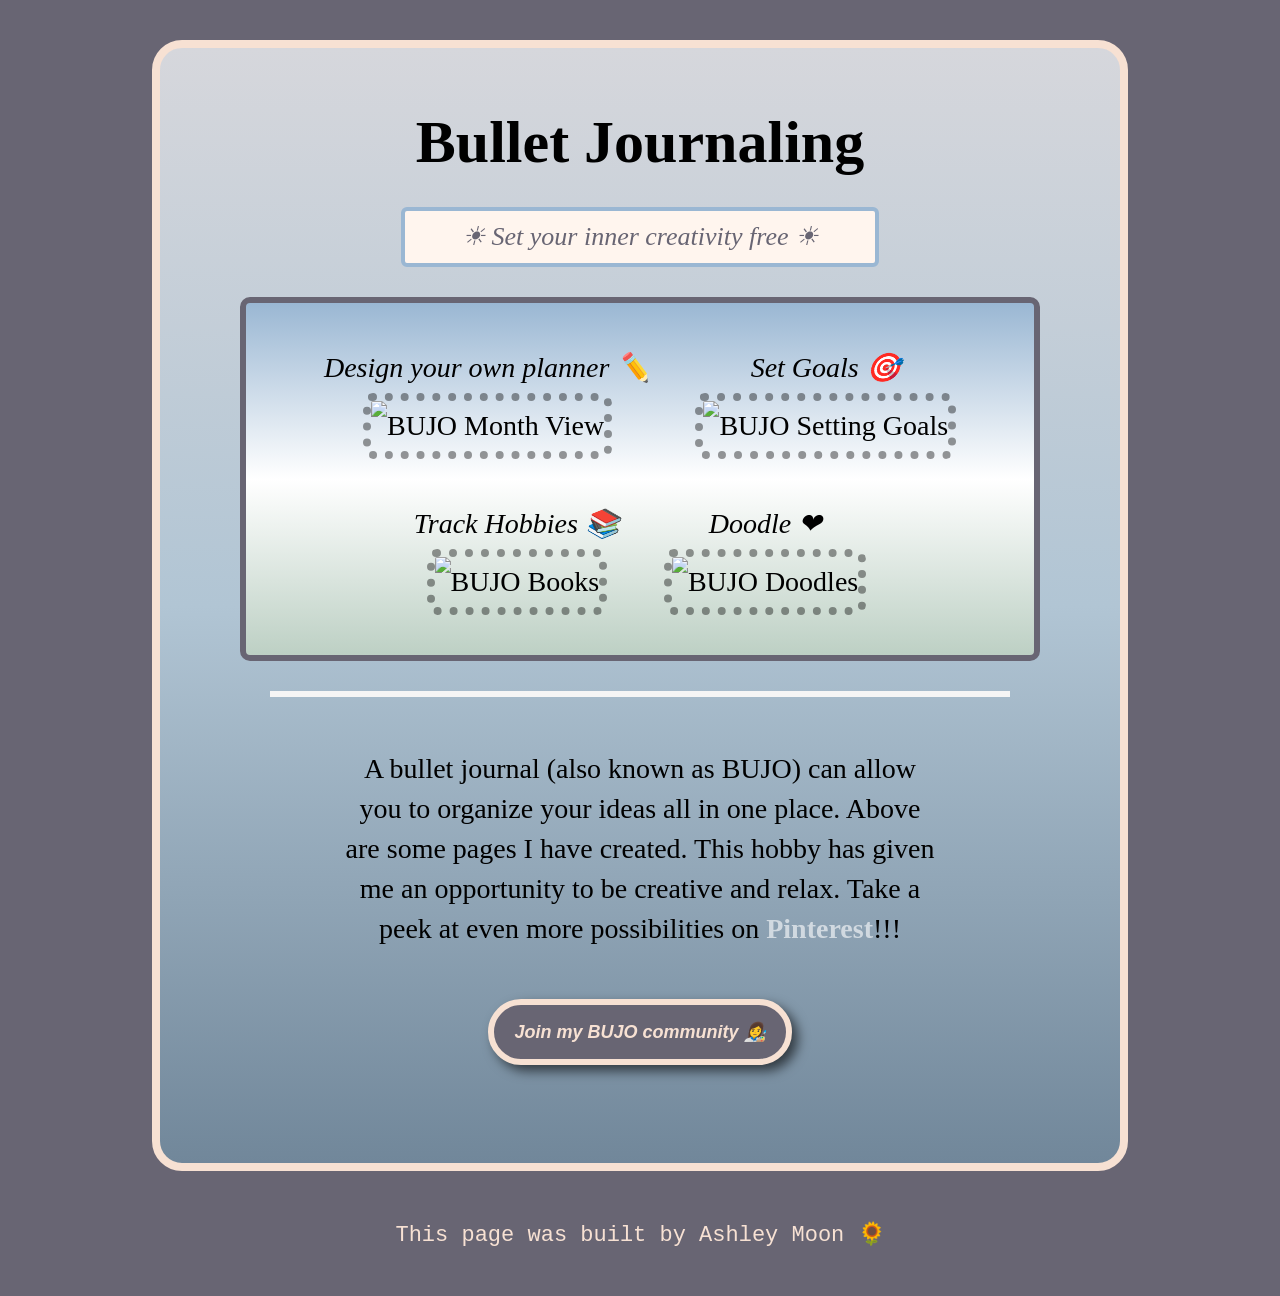
==== index.html @ f9002da6 "Added js and css file" ====
<!DOCTYPE html>
<html lang="en">
  <head>
    <meta charset="UTF-8" />
    <meta name="viewport" content="width=device-width, initial-scale=1.0" />
    <title>Bullet Journaling 📝</title>
    <style>
      body {
        background: #686573;
        margin: 40px;
        text-align: center;
      }
      .container {
        background: linear-gradient(#d6d7dc, #b1c5d4, #71879a);
        border: 8px solid #f7e1d3;
        border-radius: 30px;
        margin: 40px auto;
        max-width: 800px;
        padding: 20px 80px 80px;
      }
      h1,
      h2,
      p {
        font-family: Georgia, "Times New Roman", Times, serif;
        text-align: center;
      }
      h1 {
        font-size: 60px;
        margin: 0 auto;
        padding: 40px 40px 0px 40px;
      }
      h2 {
        border: 4px solid #9ab7d3;
        border-radius: 6px;
        background-color: seashell;
        color: #686573;
        font-size: 26px;
        font-weight: lighter;
        margin: 30px auto;
        max-width: 450px;
        padding: 10px;
        line-height: 32px;
      }
      ul {
        background: linear-gradient(#9ab7d3, white, #bdd0c4);
        border: 6px solid #686573;
        border-radius: 10px;
        text-align: center;
        margin: 0 auto;
        padding: 20px;
      }
      li {
        display: inline-block;
      }
      .listItems {
        font-size: 28px;
        line-height: 50px;
        padding: 20px;
        text-align: center;
      }
      .photos {
        border: 8px dotted rgba(0, 0, 0, 0.4);
        border-radius: 10px;
        width: 400px;
        height: 400px;
      }
      hr {
        border: 0;
        border-top: 6px solid whitesmoke;
        display: block;
        height: 2px;
        margin: 30px;
        padding: none;
      }
      P {
        font-size: 28px;
        line-height: 40px;
        margin: 30px auto;
        max-width: 600px;
        padding: 20px;
      }
      .pinterest {
        color: rgba(271, 271, 271, 0.6);
        text-decoration: none;
      }
      .pinterest:hover {
        color: #f5d2d3;
        text-decoration: underline;
        cursor: pointer;
      }
      button {
        background: #686573;
        border: 6px solid #f7e1d3;
        border-radius: 40px;
        box-shadow: 6px 6px 12px rgba(0, 0, 0, 0.6);
        color: #f7e1d3;
        display: block;
        font-size: 18px;
        font-weight: bolder;
        margin: 0 auto;
        padding: 16px 20px;
        transition: all 200ms ease-in-out;
      }
      button:hover {
        opacity: 0.6;
        cursor: pointer;
      }
      .footer {
        color: #f7e1d3;
        display: inline-block;
        font-family: monospace;
        font-size: 22px;
        padding: 10px;
        text-align: center;
      }
    </style>
  </head>
  <body>
    <div class="container">
      <h1>Bullet Journaling</h1>
      <h2><em>☀︎ Set your inner creativity free ☀︎</em></h2>
      <ul>
        <li class="listItems">
          <em>Design your own planner ✏️ </em><br />
          <img
            src="https://s3.amazonaws.com/shecodesio-production/uploads/files/000/005/006/original/BUJO_-_Month_View.JPG?1613249405"
            alt="BUJO Month View"
            class="photos"
          />
        </li>
        <li class="listItems">
          <em>Set Goals 🎯</em><br />
          <img
            src="https://s3.amazonaws.com/shecodesio-production/uploads/files/000/005/007/original/BUJO_-_Set_Goals.JPG?1613249906"
            alt="BUJO Setting Goals"
            class="photos"
          />
        </li>
        <li class="listItems">
          <em>Track Hobbies 📚</em><br />
          <img
            src="https://s3.amazonaws.com/shecodesio-production/uploads/files/000/005/045/original/A075FD83-1C4E-4F0C-808D-1F73FA2D6C4B.jpeg?1613400728"
            alt="BUJO Books"
            class="photos"
          />
        </li>
        <li class="listItems">
          <em>Doodle ❤</em><br />
          <img
            src="https://images.squarespace-cdn.com/content/v1/579ae76ecd0f686221847371/1518999283048-MOE8REVC9TRTJDZ13MVM/[base64]/Favorite+Bullet+Journal+Doodles?format=1000w"
            alt="BUJO Doodles"
            class="photos"
          />
        </li>
      </ul>
      <hr />
      <p>
        A bullet journal (also known as BUJO) can allow you to organize your
        ideas all in one place. Above are some pages I have created. This hobby
        has given me an opportunity to be creative and relax. Take a peek at
        even more possibilities on
        <a
          href="https://www.pinterest.com/search/pins/?rs=ac&len=2&q=bullet%20journal%20inspiration&eq=Bul&etslf=2661&term_meta[]=bullet%7Cautocomplete%7C1&term_meta[]=journal%7Cautocomplete%7C1&term_meta[]=inspiration%7Cautocomplete%7C1"
          target="_blank"
          class="pinterest"
        >
          <strong>Pinterest</strong></a
        >!!!
      </p>
      <button><em>Join my BUJO community 👩‍🎨</em></button>
      <br />
    </div>
    <span class="footer">This page was built by Ashley Moon 🌻</span>
    <script>
      function info() {
        let firstName = prompt("What is your first name?");
        let email = prompt("What is your email?");
        if ((firstName.length > 0) & (email.length > 0)) {
          alert(
            "Welcome to my BUJO community " +
              firstName +
              "! Check your email for weekly inspirations and a link to join our monthly meetings 🎉"
          );
        } else {
          if (email.length > 0) {
            alert(
              "Welcome to our BUJO community! Check your email for weekly inspirations and a link to join our monthly meetings 🎉"
            );
          } else {
            null;
          }
        }
      }
      let joinCommunity = document.querySelector("button");
      joinCommunity.addEventListener("click", info);
    </script>
  </body>
</html>
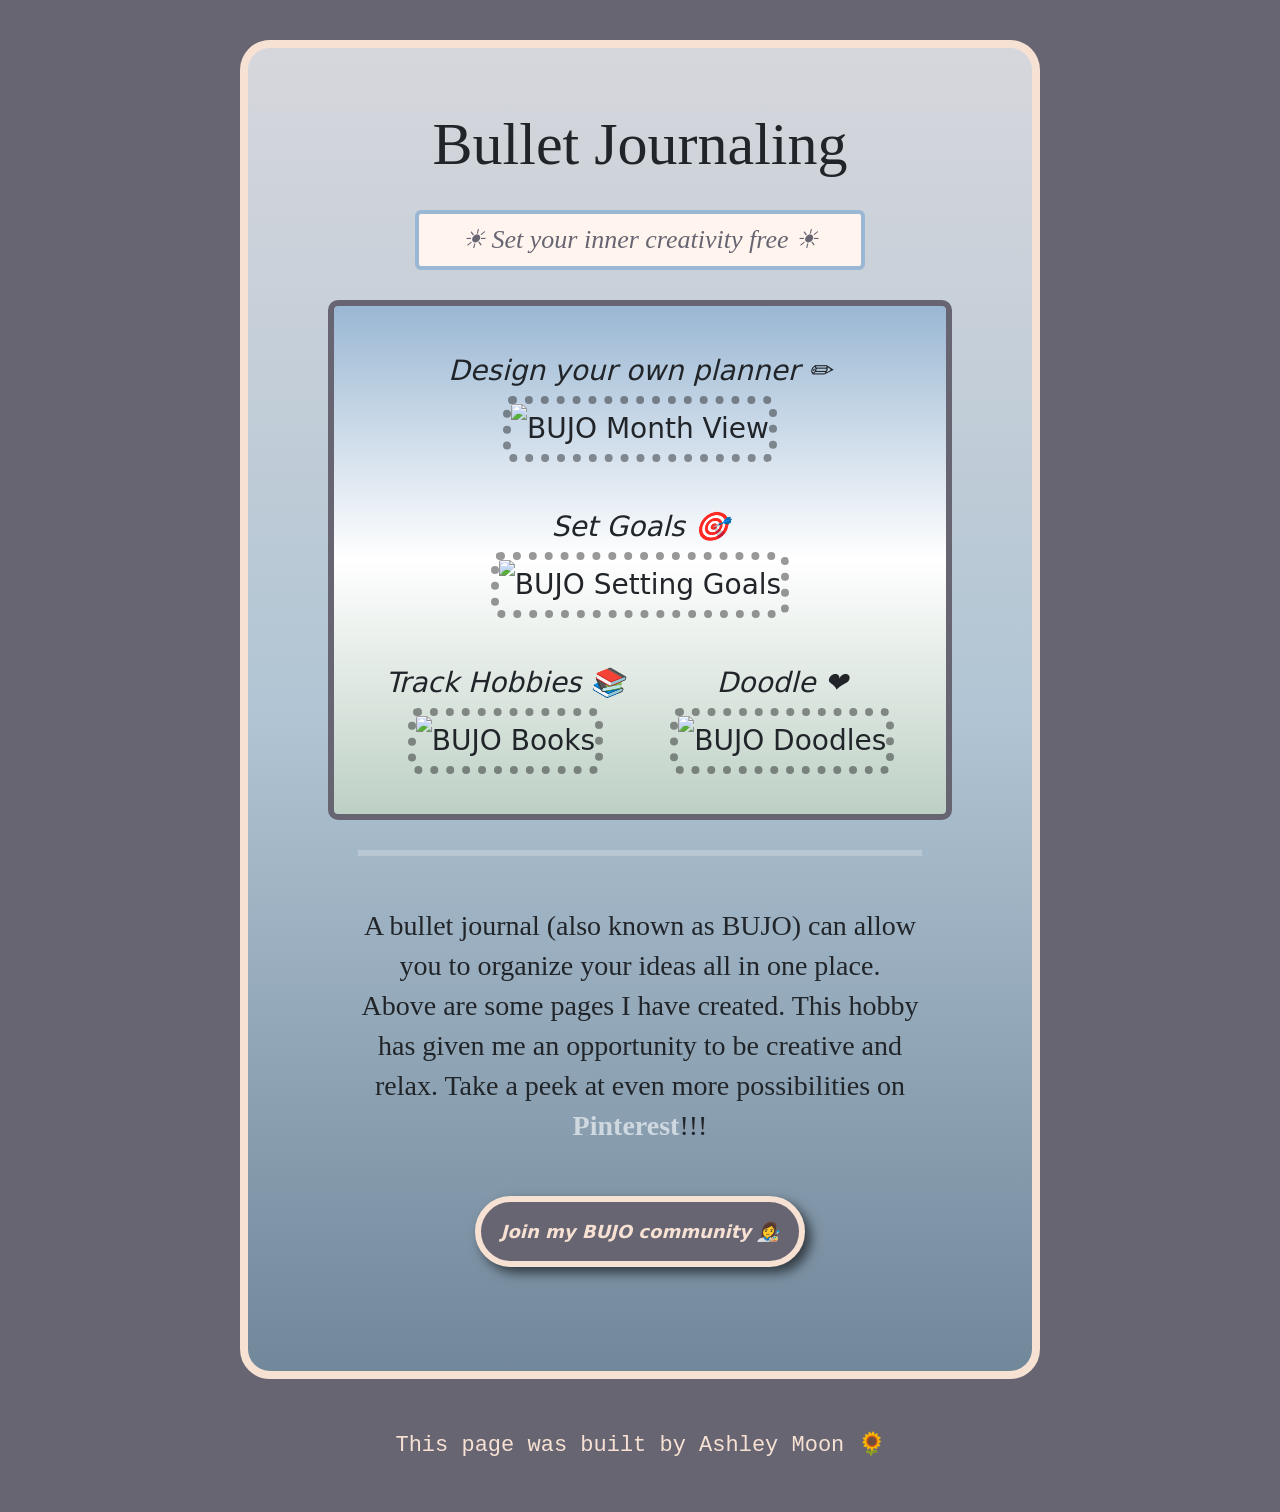
==== commit ac9f91fb: "Removed style from HTML and added to CSS file" ====
--- a/index.html
+++ b/index.html
@@ -4,116 +4,13 @@
     <meta charset="UTF-8" />
     <meta name="viewport" content="width=device-width, initial-scale=1.0" />
     <title>Bullet Journaling 📝</title>
-    <style>
-      body {
-        background: #686573;
-        margin: 40px;
-        text-align: center;
-      }
-      .container {
-        background: linear-gradient(#d6d7dc, #b1c5d4, #71879a);
-        border: 8px solid #f7e1d3;
-        border-radius: 30px;
-        margin: 40px auto;
-        max-width: 800px;
-        padding: 20px 80px 80px;
-      }
-      h1,
-      h2,
-      p {
-        font-family: Georgia, "Times New Roman", Times, serif;
-        text-align: center;
-      }
-      h1 {
-        font-size: 60px;
-        margin: 0 auto;
-        padding: 40px 40px 0px 40px;
-      }
-      h2 {
-        border: 4px solid #9ab7d3;
-        border-radius: 6px;
-        background-color: seashell;
-        color: #686573;
-        font-size: 26px;
-        font-weight: lighter;
-        margin: 30px auto;
-        max-width: 450px;
-        padding: 10px;
-        line-height: 32px;
-      }
-      ul {
-        background: linear-gradient(#9ab7d3, white, #bdd0c4);
-        border: 6px solid #686573;
-        border-radius: 10px;
-        text-align: center;
-        margin: 0 auto;
-        padding: 20px;
-      }
-      li {
-        display: inline-block;
-      }
-      .listItems {
-        font-size: 28px;
-        line-height: 50px;
-        padding: 20px;
-        text-align: center;
-      }
-      .photos {
-        border: 8px dotted rgba(0, 0, 0, 0.4);
-        border-radius: 10px;
-        width: 400px;
-        height: 400px;
-      }
-      hr {
-        border: 0;
-        border-top: 6px solid whitesmoke;
-        display: block;
-        height: 2px;
-        margin: 30px;
-        padding: none;
-      }
-      P {
-        font-size: 28px;
-        line-height: 40px;
-        margin: 30px auto;
-        max-width: 600px;
-        padding: 20px;
-      }
-      .pinterest {
-        color: rgba(271, 271, 271, 0.6);
-        text-decoration: none;
-      }
-      .pinterest:hover {
-        color: #f5d2d3;
-        text-decoration: underline;
-        cursor: pointer;
-      }
-      button {
-        background: #686573;
-        border: 6px solid #f7e1d3;
-        border-radius: 40px;
-        box-shadow: 6px 6px 12px rgba(0, 0, 0, 0.6);
-        color: #f7e1d3;
-        display: block;
-        font-size: 18px;
-        font-weight: bolder;
-        margin: 0 auto;
-        padding: 16px 20px;
-        transition: all 200ms ease-in-out;
-      }
-      button:hover {
-        opacity: 0.6;
-        cursor: pointer;
-      }
-      .footer {
-        color: #f7e1d3;
-        display: inline-block;
-        font-family: monospace;
-        font-size: 22px;
-        padding: 10px;
-        text-align: center;
-      }
-    </style>
+    <link
+      href="https://cdn.jsdelivr.net/npm/bootstrap@5.0.0-beta2/dist/css/bootstrap.min.css"
+      rel="stylesheet"
+      integrity="sha384-BmbxuPwQa2lc/FVzBcNJ7UAyJxM6wuqIj61tLrc4wSX0szH/Ev+nYRRuWlolflfl"
+      crossorigin="anonymous"
+    />
+    <link rel="stylesheet" href="src/styles.css" />
   </head>
   <body>
     <div class="container">
--- a/src/styles.css
+++ b/src/styles.css
@@ -0,0 +1,108 @@
+body {
+  background: #686573;
+  margin: 40px;
+  text-align: center;
+}
+.container {
+  background: linear-gradient(#d6d7dc, #b1c5d4, #71879a);
+  border: 8px solid #f7e1d3;
+  border-radius: 30px;
+  margin: 40px auto;
+  max-width: 800px;
+  padding: 20px 80px 80px;
+}
+h1,
+h2,
+p {
+  font-family: Georgia, "Times New Roman", Times, serif;
+  text-align: center;
+}
+h1 {
+  font-size: 60px;
+  margin: 0 auto;
+  padding: 40px 40px 0px 40px;
+}
+h2 {
+  border: 4px solid #9ab7d3;
+  border-radius: 6px;
+  background-color: seashell;
+  color: #686573;
+  font-size: 26px;
+  font-weight: lighter;
+  margin: 30px auto;
+  max-width: 450px;
+  padding: 10px;
+  line-height: 32px;
+}
+ul {
+  background: linear-gradient(#9ab7d3, white, #bdd0c4);
+  border: 6px solid #686573;
+  border-radius: 10px;
+  text-align: center;
+  margin: 0 auto;
+  padding: 20px;
+}
+li {
+  display: inline-block;
+}
+.listItems {
+  font-size: 28px;
+  line-height: 50px;
+  padding: 20px;
+  text-align: center;
+}
+.photos {
+  border: 8px dotted rgba(0, 0, 0, 0.4);
+  border-radius: 10px;
+  width: 400px;
+  height: 400px;
+}
+hr {
+  border: 0;
+  border-top: 6px solid whitesmoke;
+  display: block;
+  height: 2px;
+  margin: 30px;
+  padding: none;
+}
+P {
+  font-size: 28px;
+  line-height: 40px;
+  margin: 30px auto;
+  max-width: 600px;
+  padding: 20px;
+}
+.pinterest {
+  color: rgba(271, 271, 271, 0.6);
+  text-decoration: none;
+}
+.pinterest:hover {
+  color: #f5d2d3;
+  text-decoration: underline;
+  cursor: pointer;
+}
+button {
+  background: #686573;
+  border: 6px solid #f7e1d3;
+  border-radius: 40px;
+  box-shadow: 6px 6px 12px rgba(0, 0, 0, 0.6);
+  color: #f7e1d3;
+  display: block;
+  font-size: 18px;
+  font-weight: bolder;
+  margin: 0 auto;
+  padding: 16px 20px;
+  transition: all 200ms ease-in-out;
+}
+button:hover {
+  opacity: 0.6;
+  cursor: pointer;
+}
+.footer {
+  color: #f7e1d3;
+  display: inline-block;
+  font-family: monospace;
+  font-size: 22px;
+  padding: 10px;
+  text-align: center;
+}
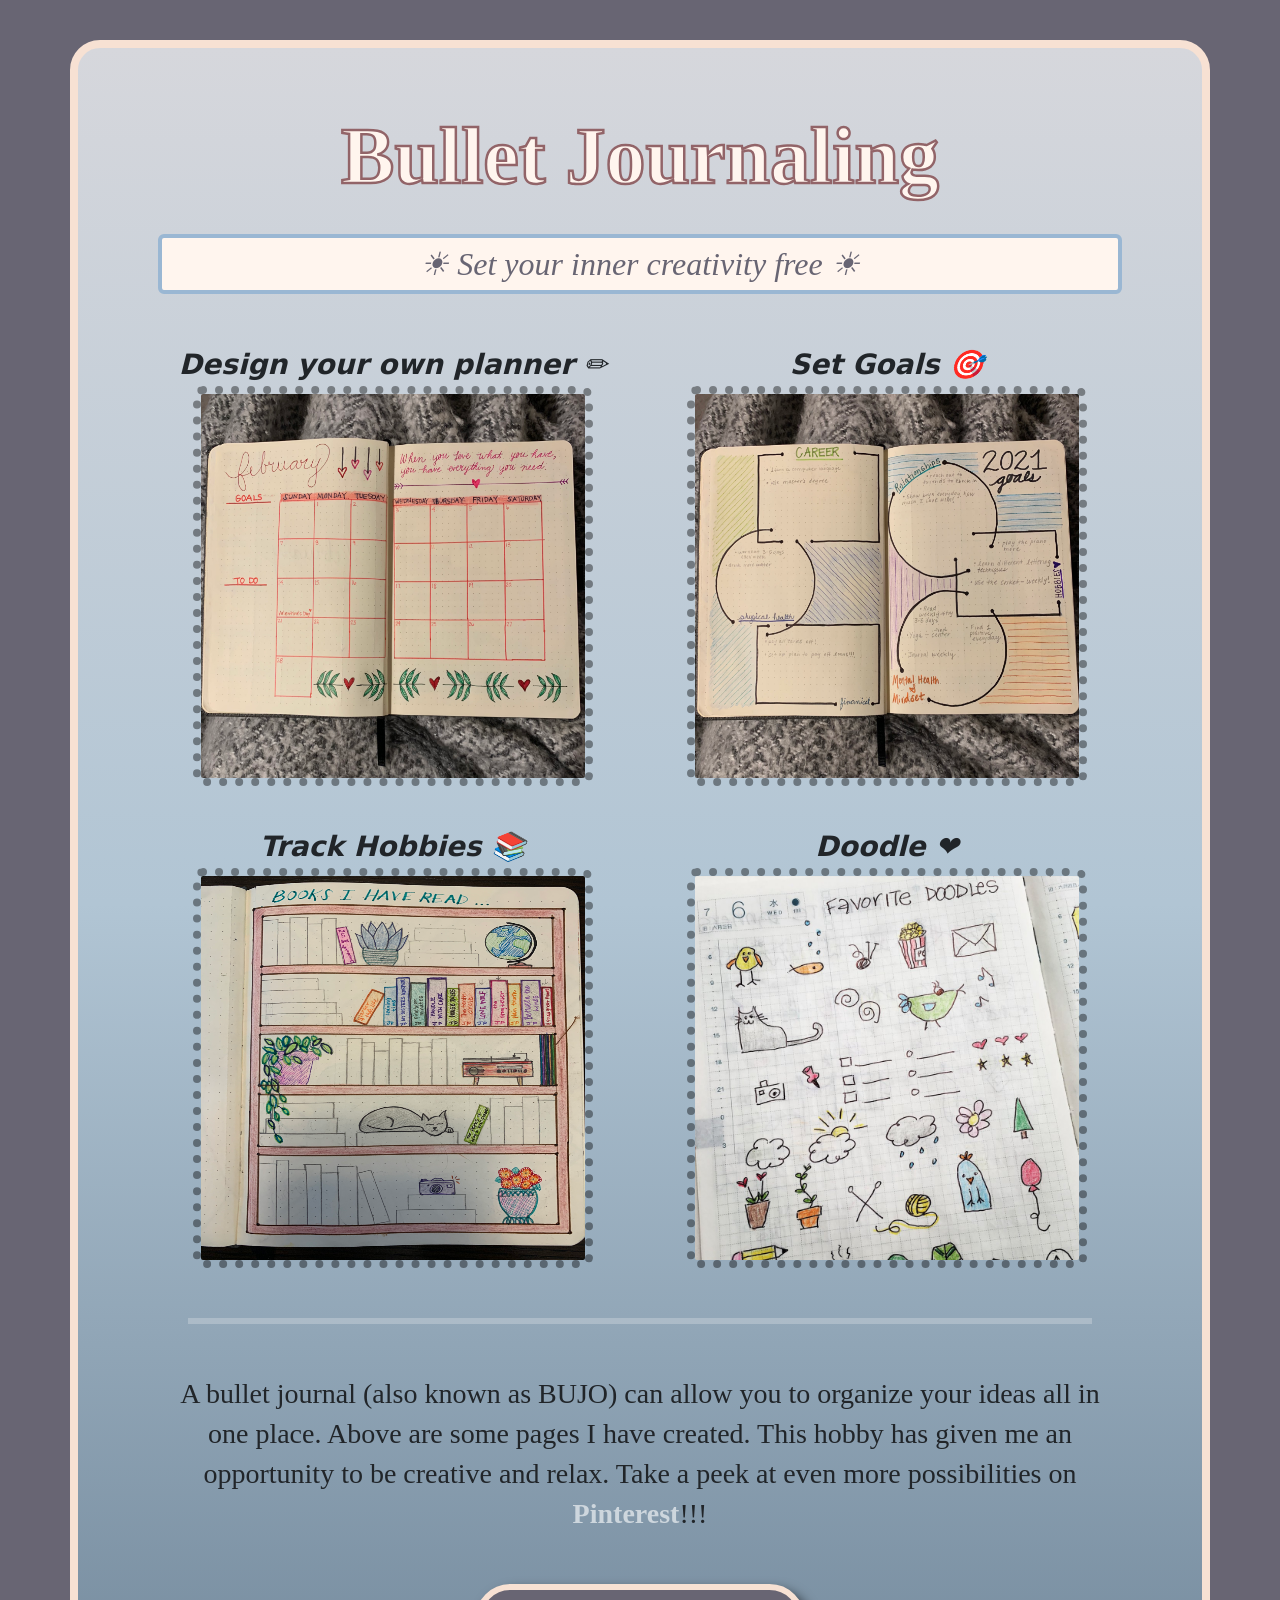
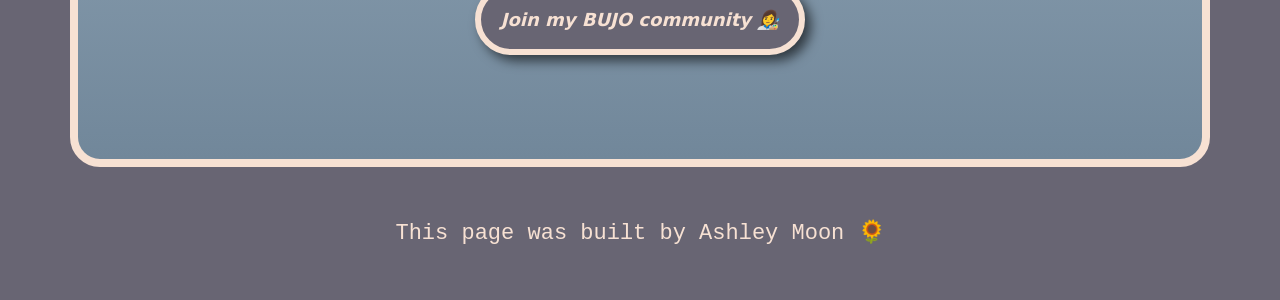
==== commit d51e6f85: "Added images and style" ====
--- a/index.html
+++ b/index.html
@@ -16,40 +16,28 @@
     <div class="container">
       <h1>Bullet Journaling</h1>
       <h2><em>☀︎ Set your inner creativity free ☀︎</em></h2>
-      <ul>
-        <li class="listItems">
-          <em>Design your own planner ✏️ </em><br />
+      <div class="row">
+        <div class="col-6 listItems">
+          <em class="caption">Design your own planner ✏️ </em><br />
+          <img src="/images/Planner.jpg" alt="BUJO Month View" class="photos" />
+        </div>
+        <div class="col-6 listItems">
+          <em class="caption">Set Goals 🎯</em><br />
           <img
-            src="https://s3.amazonaws.com/shecodesio-production/uploads/files/000/005/006/original/BUJO_-_Month_View.JPG?1613249405"
-            alt="BUJO Month View"
-            class="photos"
-          />
-        </li>
-        <li class="listItems">
-          <em>Set Goals 🎯</em><br />
-          <img
-            src="https://s3.amazonaws.com/shecodesio-production/uploads/files/000/005/007/original/BUJO_-_Set_Goals.JPG?1613249906"
+            src="/images/Goals.jpg"
             alt="BUJO Setting Goals"
             class="photos"
           />
-        </li>
-        <li class="listItems">
-          <em>Track Hobbies 📚</em><br />
-          <img
-            src="https://s3.amazonaws.com/shecodesio-production/uploads/files/000/005/045/original/A075FD83-1C4E-4F0C-808D-1F73FA2D6C4B.jpeg?1613400728"
-            alt="BUJO Books"
-            class="photos"
-          />
-        </li>
-        <li class="listItems">
-          <em>Doodle ❤</em><br />
-          <img
-            src="https://images.squarespace-cdn.com/content/v1/579ae76ecd0f686221847371/1518999283048-MOE8REVC9TRTJDZ13MVM/[base64]/Favorite+Bullet+Journal+Doodles?format=1000w"
-            alt="BUJO Doodles"
-            class="photos"
-          />
-        </li>
-      </ul>
+        </div>
+        <div class="col-6 listItems">
+          <em class="caption">Track Hobbies 📚</em><br />
+          <img src="/images/Hobbies.jpg" alt="BUJO Books" class="photos" />
+        </div>
+        <div class="col-6 listItems">
+          <em class="caption">Doodle ❤</em><br />
+          <img src="/images/Doodle.jpg" alt="BUJO Doodles" class="photos" />
+        </div>
+      </div>
       <hr />
       <p>
         A bullet journal (also known as BUJO) can allow you to organize your
--- a/src/styles.css
+++ b/src/styles.css
@@ -8,7 +8,6 @@
   border: 8px solid #f7e1d3;
   border-radius: 30px;
   margin: 40px auto;
-  max-width: 800px;
   padding: 20px 80px 80px;
 }
 h1,
@@ -18,37 +17,31 @@
   text-align: center;
 }
 h1 {
-  font-size: 60px;
+  color: seashell;
+  font-size: 80px;
+  font-weight: bold;
   margin: 0 auto;
   padding: 40px 40px 0px 40px;
+  -webkit-text-stroke: 2.5px #926468;
 }
 h2 {
   border: 4px solid #9ab7d3;
   border-radius: 6px;
   background-color: seashell;
   color: #686573;
-  font-size: 26px;
+  font-size: 32px;
   font-weight: lighter;
   margin: 30px auto;
-  max-width: 450px;
   padding: 10px;
   line-height: 32px;
 }
-ul {
-  background: linear-gradient(#9ab7d3, white, #bdd0c4);
-  border: 6px solid #686573;
-  border-radius: 10px;
-  text-align: center;
-  margin: 0 auto;
+
+.listItems {
   padding: 20px;
 }
-li {
-  display: inline-block;
-}
-.listItems {
+.caption {
   font-size: 28px;
-  line-height: 50px;
-  padding: 20px;
+  font-weight: bold;
   text-align: center;
 }
 .photos {
@@ -69,7 +62,6 @@
   font-size: 28px;
   line-height: 40px;
   margin: 30px auto;
-  max-width: 600px;
   padding: 20px;
 }
 .pinterest {
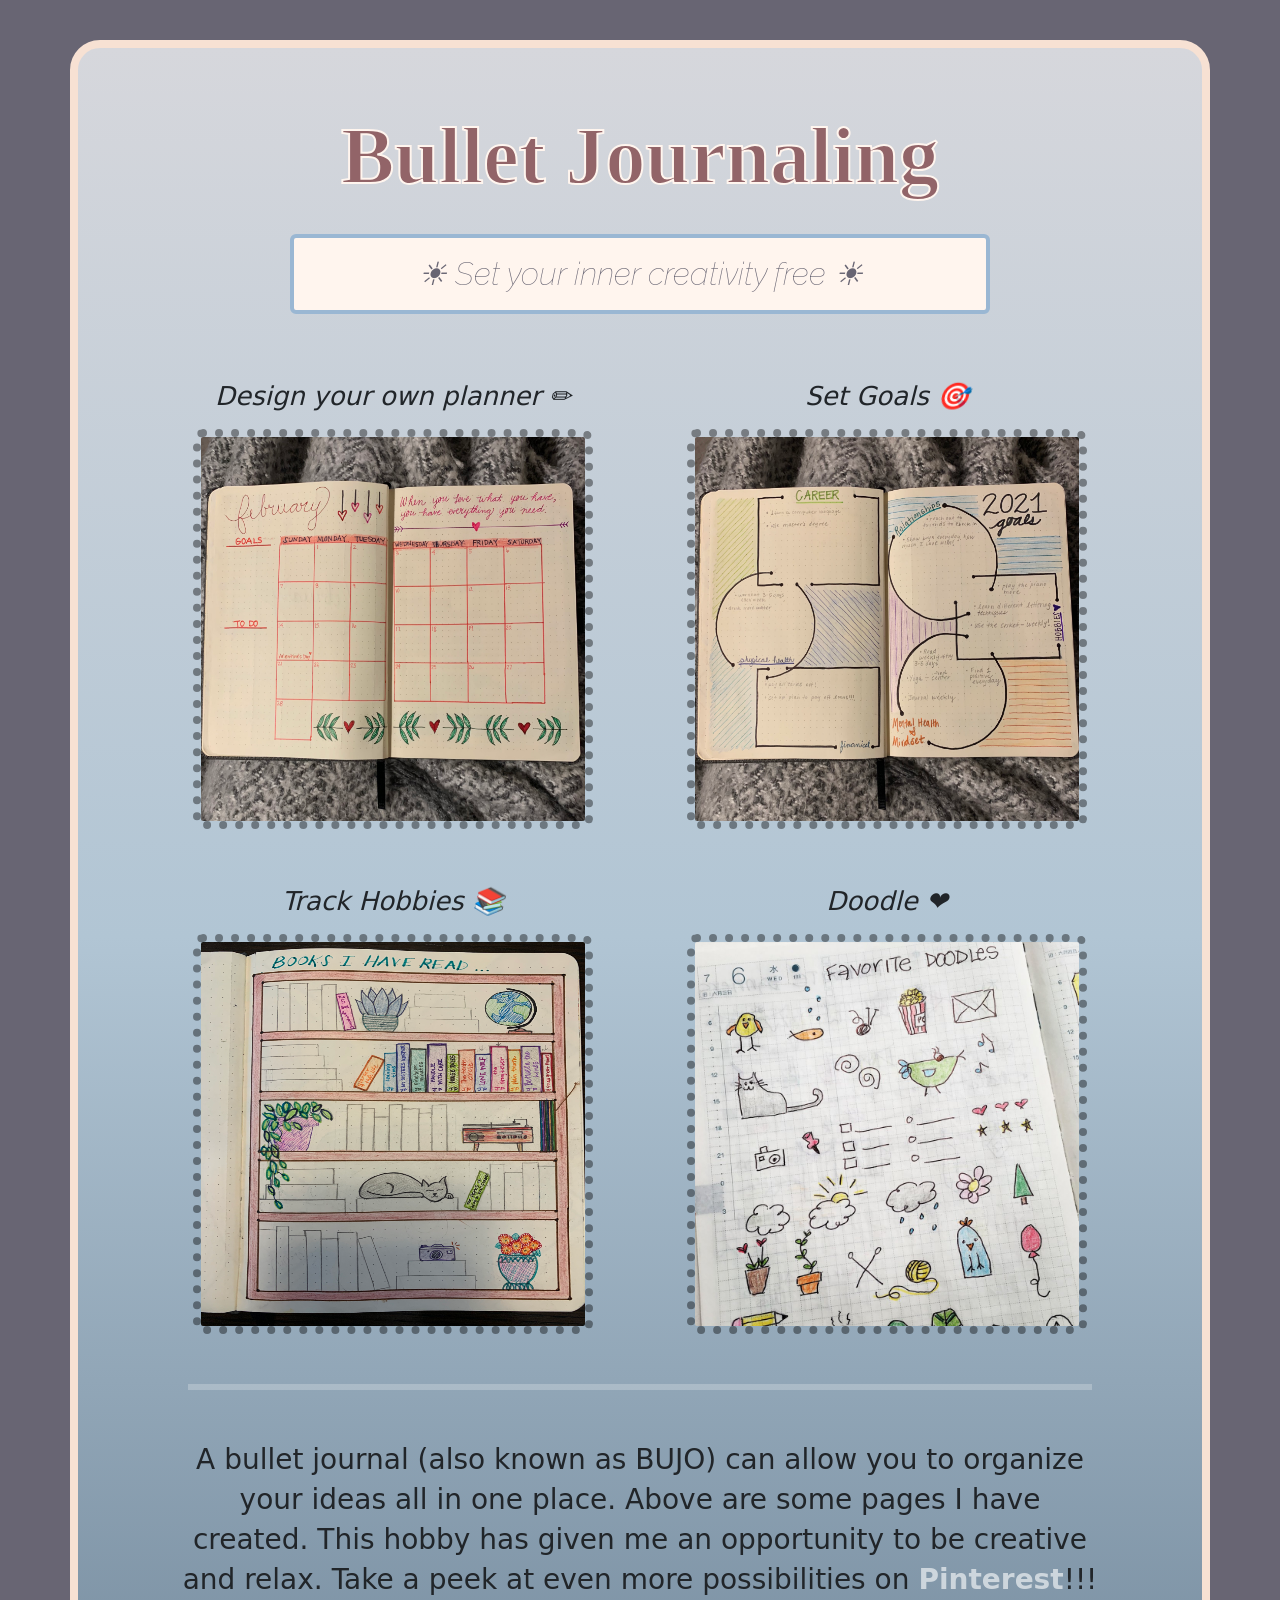
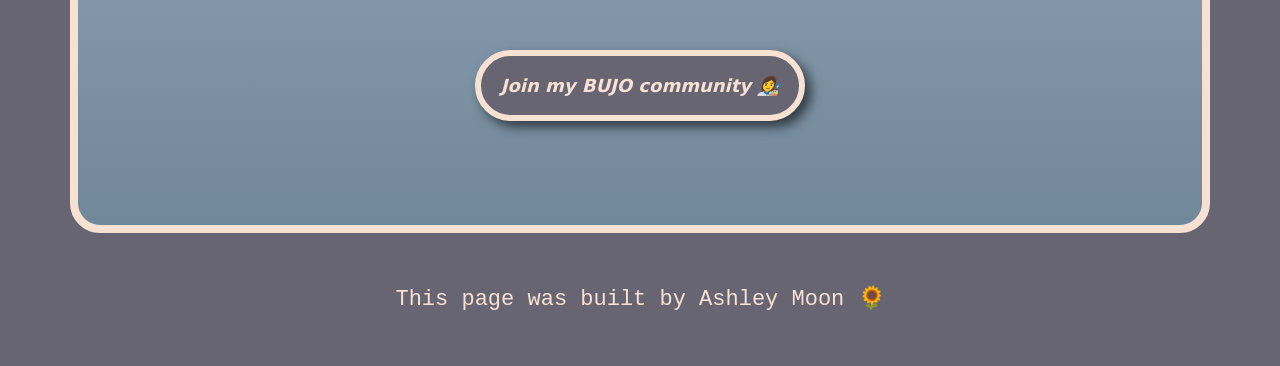
==== commit 234fdb58: "Cleaned code" ====
--- a/index.html
+++ b/index.html
@@ -10,6 +10,12 @@
       integrity="sha384-BmbxuPwQa2lc/FVzBcNJ7UAyJxM6wuqIj61tLrc4wSX0szH/Ev+nYRRuWlolflfl"
       crossorigin="anonymous"
     />
+    <link rel="preconnect" href="https://fonts.googleapis.com" />
+    <link rel="preconnect" href="https://fonts.gstatic.com" crossorigin />
+    <link
+      href="https://fonts.googleapis.com/css2?family=PT+Serif&family=Raleway:wght@400;500&family=Style+Script&display=swap"
+      rel="stylesheet"
+    />
     <link rel="stylesheet" href="src/styles.css" />
   </head>
   <body>
@@ -19,23 +25,35 @@
       <div class="row">
         <div class="col-6 listItems">
           <em class="caption">Design your own planner ✏️ </em><br />
-          <img src="/images/Planner.jpg" alt="BUJO Month View" class="photos" />
+          <img
+            src="/images/Planner.jpg"
+            alt="BUJO Month View"
+            class="photos img-fluid"
+          />
         </div>
         <div class="col-6 listItems">
           <em class="caption">Set Goals 🎯</em><br />
           <img
             src="/images/Goals.jpg"
             alt="BUJO Setting Goals"
-            class="photos"
+            class="photos img-fluid"
           />
         </div>
         <div class="col-6 listItems">
           <em class="caption">Track Hobbies 📚</em><br />
-          <img src="/images/Hobbies.jpg" alt="BUJO Books" class="photos" />
+          <img
+            src="/images/Hobbies.jpg"
+            alt="BUJO Books"
+            class="photos img-fluid"
+          />
         </div>
         <div class="col-6 listItems">
           <em class="caption">Doodle ❤</em><br />
-          <img src="/images/Doodle.jpg" alt="BUJO Doodles" class="photos" />
+          <img
+            src="/images/Doodle.jpg"
+            alt="BUJO Doodles"
+            class="photos img-fluid"
+          />
         </div>
       </div>
       <hr />
--- a/src/styles.css
+++ b/src/styles.css
@@ -10,19 +10,15 @@
   margin: 40px auto;
   padding: 20px 80px 80px;
 }
-h1,
-h2,
-p {
-  font-family: Georgia, "Times New Roman", Times, serif;
-  text-align: center;
-}
+
 h1 {
-  color: seashell;
+  color: #926468;
+  font-family: "Times New Roman", Times, serif;
   font-size: 80px;
-  font-weight: bold;
+  font-weight: bolder;
   margin: 0 auto;
   padding: 40px 40px 0px 40px;
-  -webkit-text-stroke: 2.5px #926468;
+  -webkit-text-stroke: 2px seashell;
 }
 h2 {
   border: 4px solid #9ab7d3;
@@ -30,9 +26,11 @@
   background-color: seashell;
   color: #686573;
   font-size: 32px;
+  font-family: "Raleway", sans-serif;
   font-weight: lighter;
   margin: 30px auto;
-  padding: 10px;
+  padding: 20px;
+  max-width: 700px;
   line-height: 32px;
 }
 
@@ -40,9 +38,9 @@
   padding: 20px;
 }
 .caption {
-  font-size: 28px;
-  font-weight: bold;
+  font-size: 26px;
   text-align: center;
+  line-height: 2.5;
 }
 .photos {
   border: 8px dotted rgba(0, 0, 0, 0.4);
@@ -56,7 +54,6 @@
   display: block;
   height: 2px;
   margin: 30px;
-  padding: none;
 }
 P {
   font-size: 28px;
